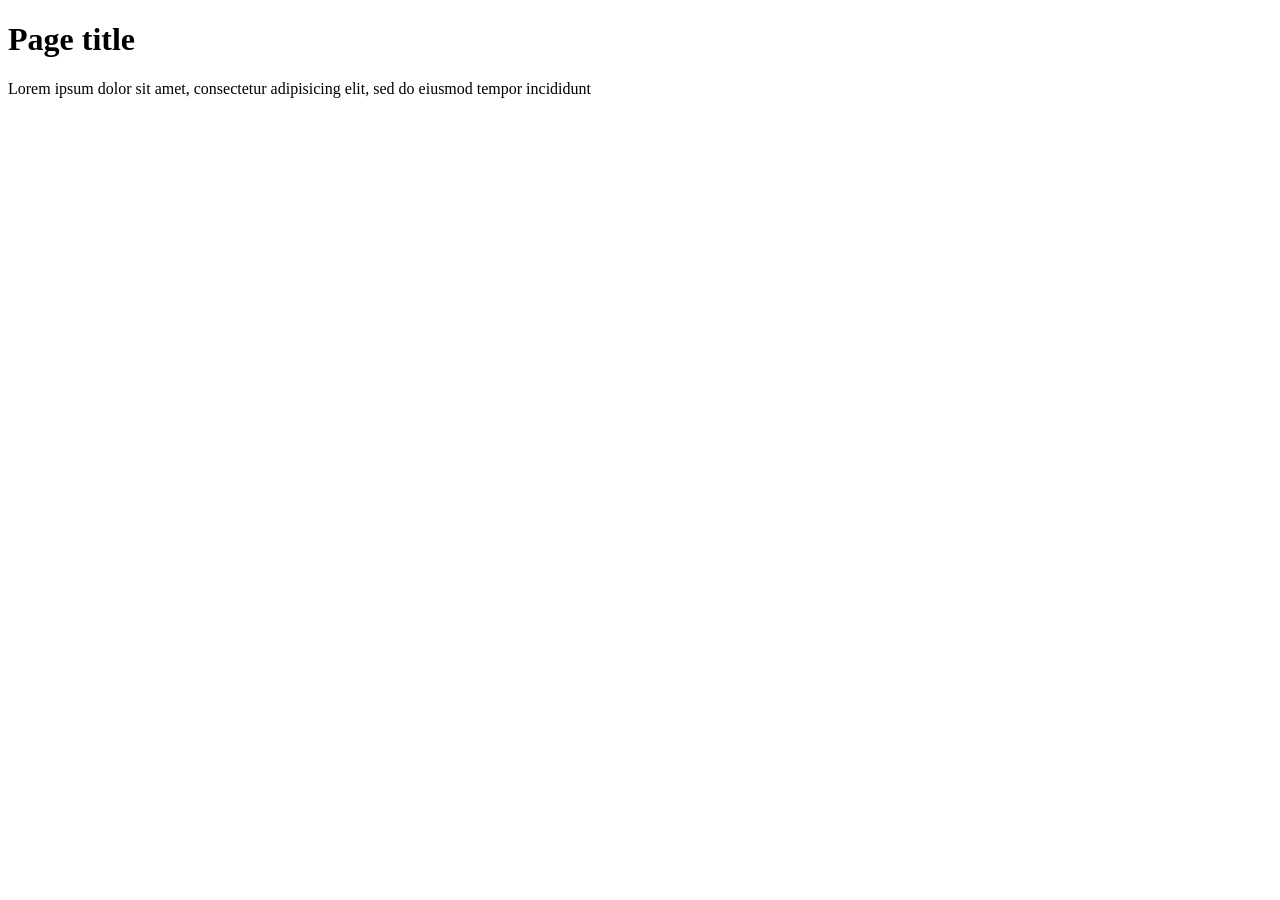
==== index.html @ e52b79c8 "Update index.html" ====
<!DOCTYPE html>
<html>
<head>
    <title>Document title</title>
</head>
<body>
    <h1>Page title</h1>
    <p>
        Lorem ipsum dolor sit amet, consectetur adipisicing elit, sed do eiusmod tempor incididunt
    </p>
</body>
</html>
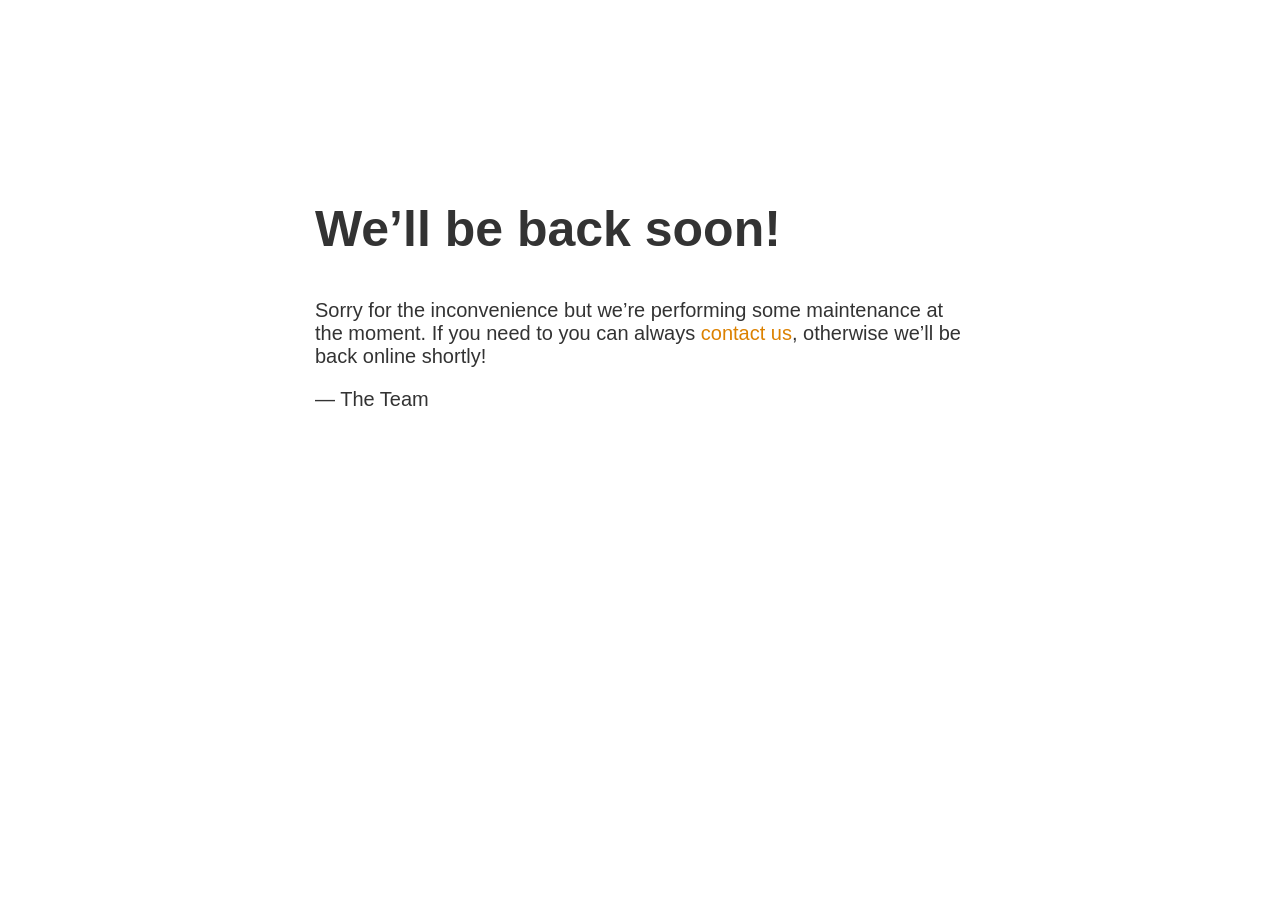
==== commit 266d508d: "Update index.html" ====
--- a/index.html
+++ b/index.html
@@ -1,12 +1,18 @@
-<!DOCTYPE html>
-<html>
-<head>
-    <title>Document title</title>
-</head>
-<body>
-    <h1>Page title</h1>
-    <p>
-        Lorem ipsum dolor sit amet, consectetur adipisicing elit, sed do eiusmod tempor incididunt
-    </p>
-</body>
-</html>
+<!doctype html>
+<title>Site Maintenance</title>
+<style>
+  body { text-align: center; padding: 150px; }
+  h1 { font-size: 50px; }
+  body { font: 20px Helvetica, sans-serif; color: #333; }
+  article { display: block; text-align: left; width: 650px; margin: 0 auto; }
+  a { color: #dc8100; text-decoration: none; }
+  a:hover { color: #333; text-decoration: none; }
+</style>
+
+<article>
+    <h1>We&rsquo;ll be back soon!</h1>
+    <div>
+        <p>Sorry for the inconvenience but we&rsquo;re performing some maintenance at the moment. If you need to you can always <a href="mailto:#">contact us</a>, otherwise we&rsquo;ll be back online shortly!</p>
+        <p>&mdash; The Team</p>
+    </div>
+</article>
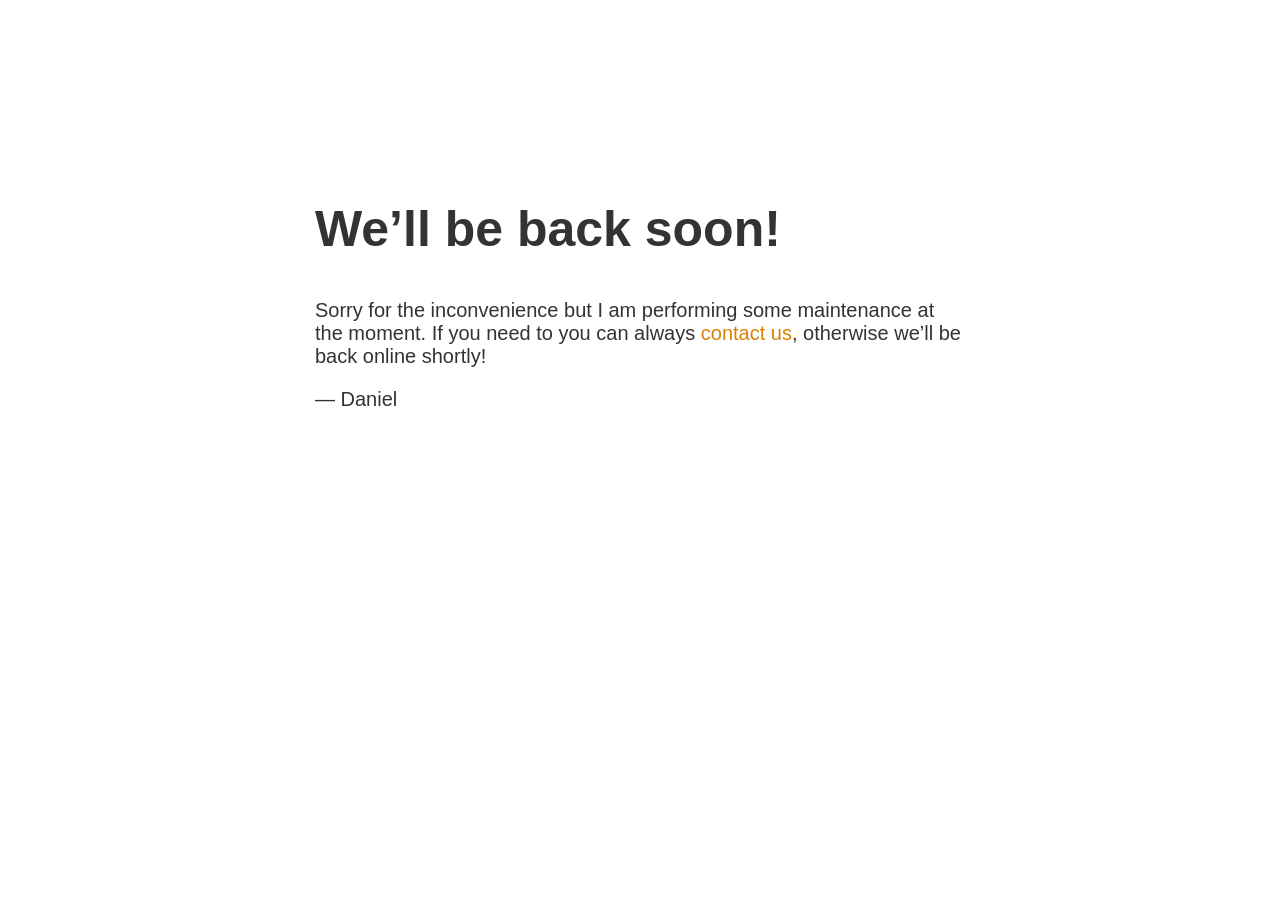
==== commit 416fb3fe: "Personalising maintenance page" ====
--- a/index.html
+++ b/index.html
@@ -12,7 +12,7 @@
 <article>
     <h1>We&rsquo;ll be back soon!</h1>
     <div>
-        <p>Sorry for the inconvenience but we&rsquo;re performing some maintenance at the moment. If you need to you can always <a href="mailto:#">contact us</a>, otherwise we&rsquo;ll be back online shortly!</p>
-        <p>&mdash; The Team</p>
+        <p>Sorry for the inconvenience but I am performing some maintenance at the moment. If you need to you can always <a href="mailto:daniel.cregg@gmail.com">contact us</a>, otherwise we&rsquo;ll be back online shortly!</p>
+        <p>&mdash; Daniel</p>
     </div>
 </article>
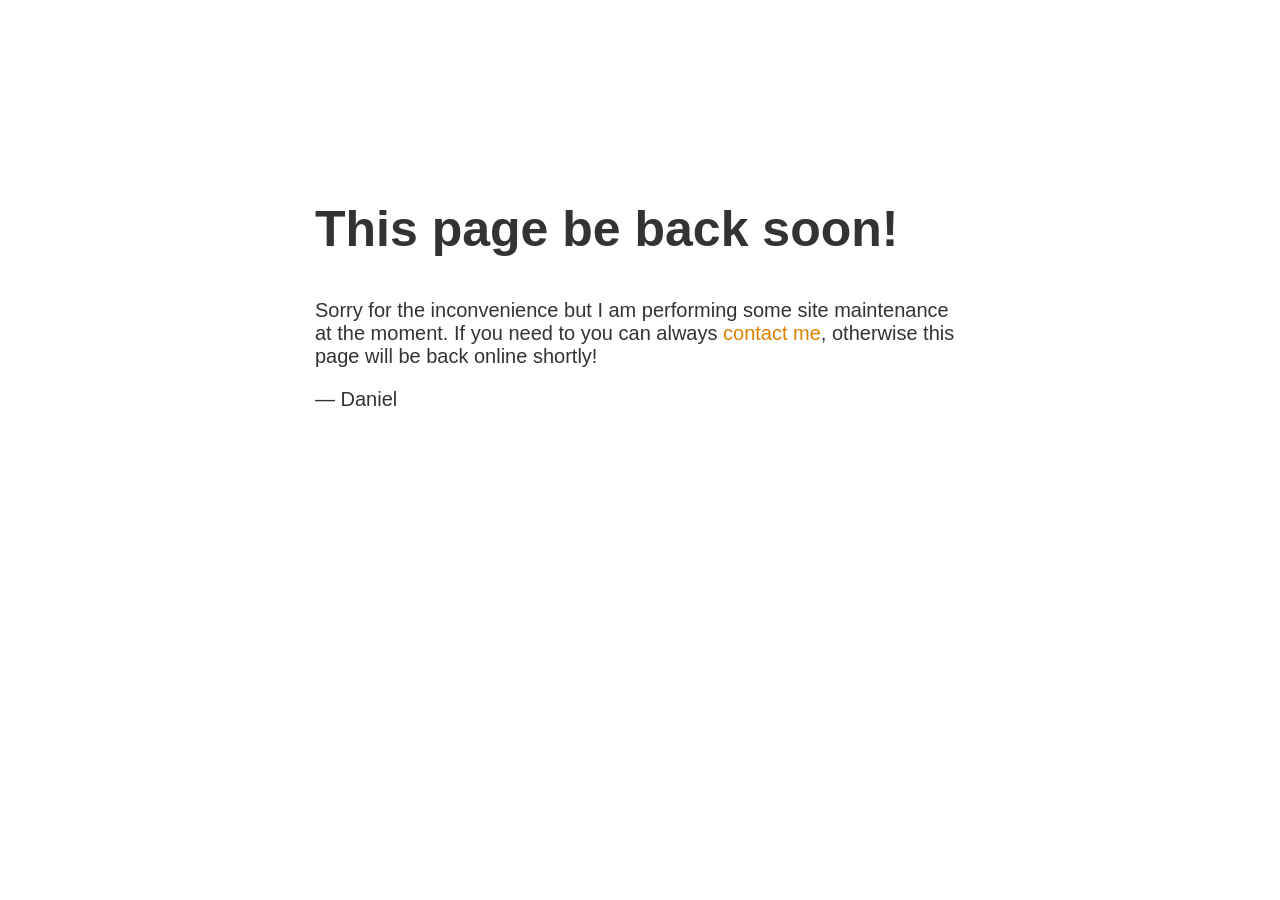
==== commit 41f13245: "Some one personalisation" ====
--- a/index.html
+++ b/index.html
@@ -10,9 +10,9 @@
 </style>
 
 <article>
-    <h1>We&rsquo;ll be back soon!</h1>
+    <h1>This page be back soon!</h1>
     <div>
-        <p>Sorry for the inconvenience but I am performing some maintenance at the moment. If you need to you can always <a href="mailto:daniel.cregg@gmail.com">contact us</a>, otherwise we&rsquo;ll be back online shortly!</p>
+        <p>Sorry for the inconvenience but I am performing some site maintenance at the moment. If you need to you can always <a href="mailto:daniel.cregg@gmail.com">contact me</a>, otherwise this page will be back online shortly!</p>
         <p>&mdash; Daniel</p>
     </div>
 </article>
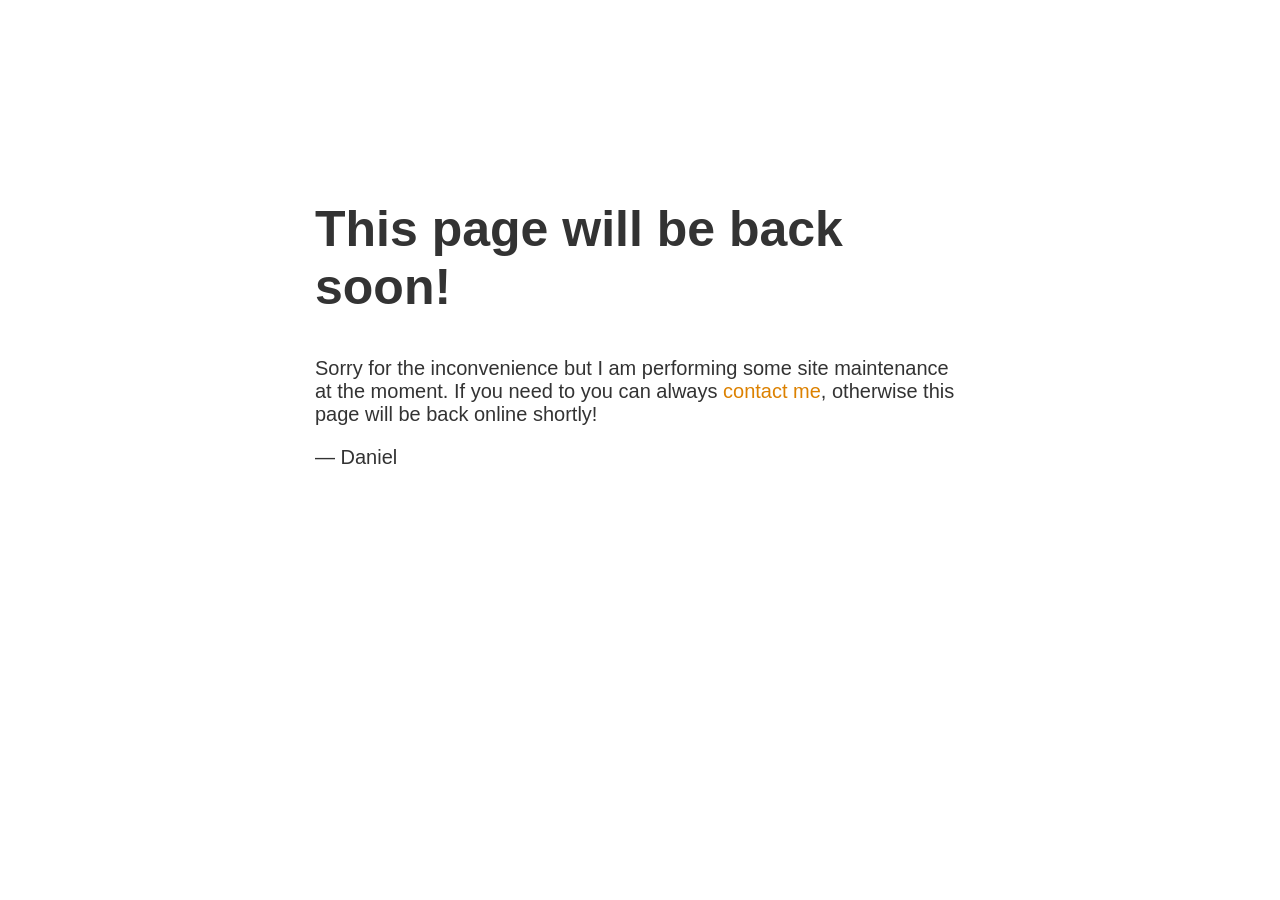
==== commit 4fa334dd: "Update index.html" ====
--- a/index.html
+++ b/index.html
@@ -10,7 +10,7 @@
 </style>
 
 <article>
-    <h1>This page be back soon!</h1>
+    <h1>This page will be back soon!</h1>
     <div>
         <p>Sorry for the inconvenience but I am performing some site maintenance at the moment. If you need to you can always <a href="mailto:daniel.cregg@gmail.com">contact me</a>, otherwise this page will be back online shortly!</p>
         <p>&mdash; Daniel</p>
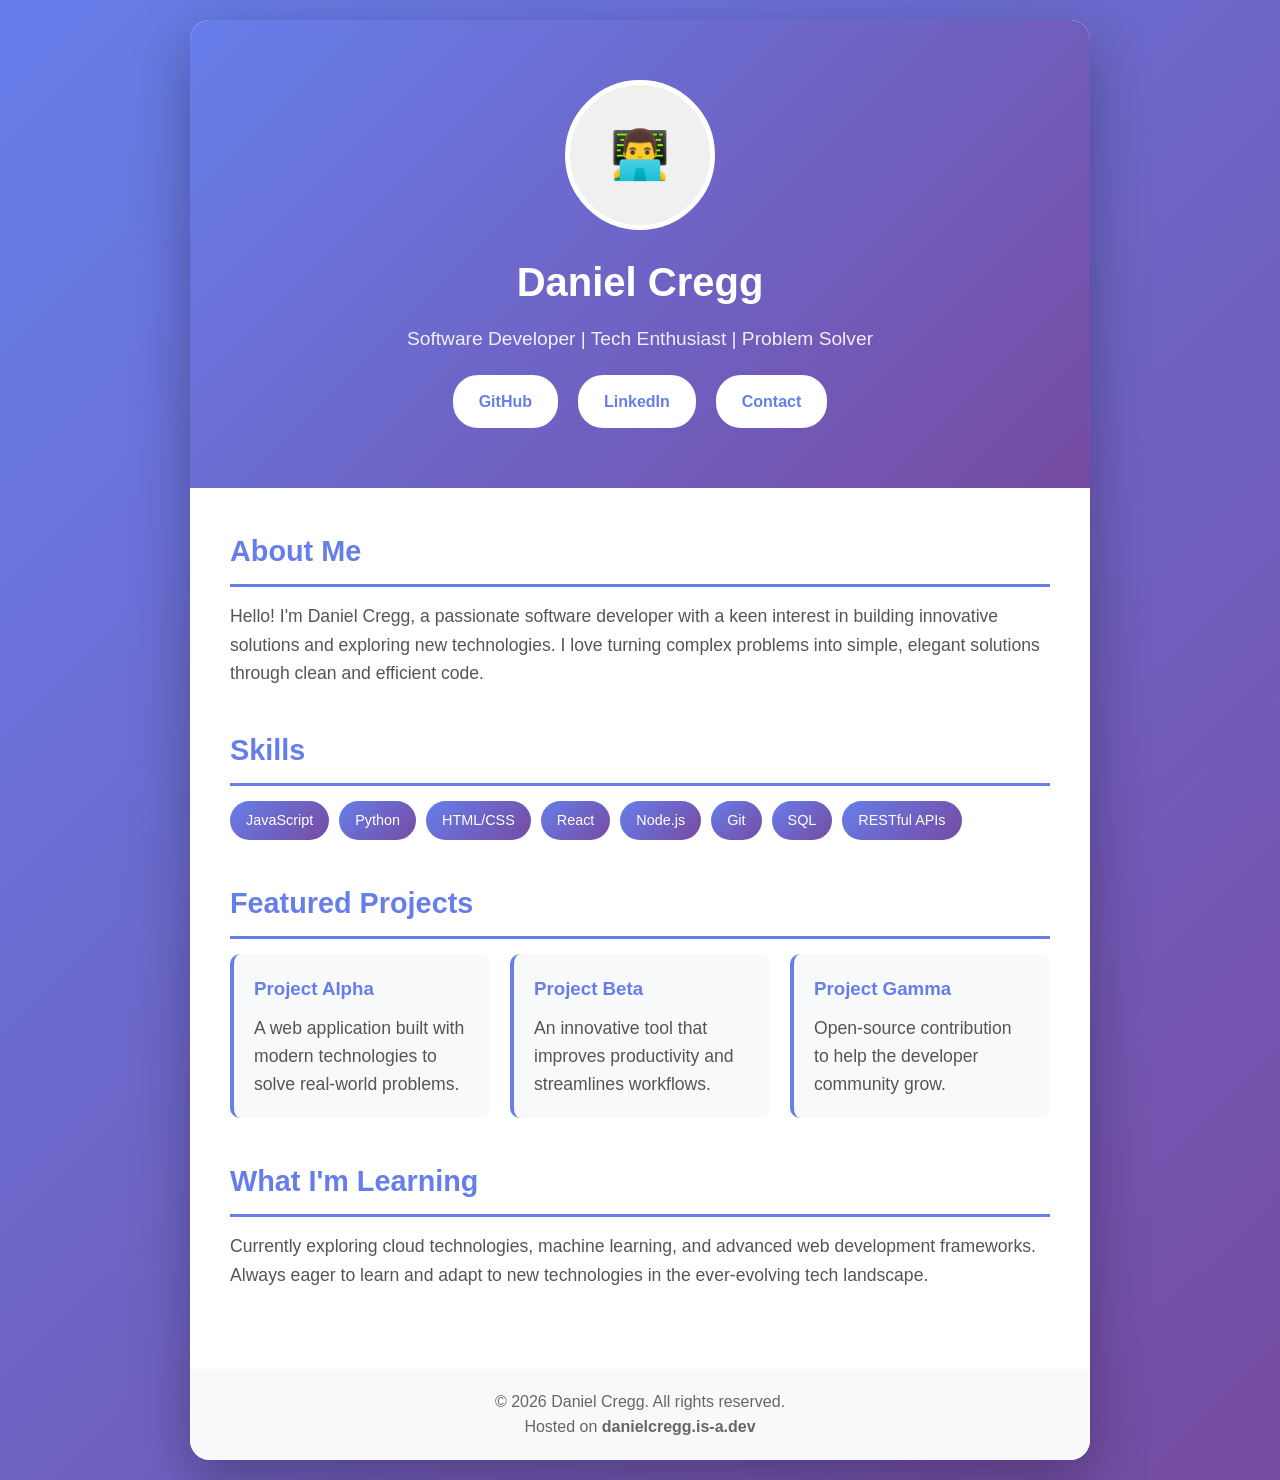
==== commit d5830909: "Revamp index.html for personal portfolio Updated the HTML structure and styling for a personal portf" ====
--- a/index.html
+++ b/index.html
@@ -1,18 +1,245 @@
-<!doctype html>
-<title>Site Maintenance</title>
-<style>
-  body { text-align: center; padding: 150px; }
-  h1 { font-size: 50px; }
-  body { font: 20px Helvetica, sans-serif; color: #333; }
-  article { display: block; text-align: left; width: 650px; margin: 0 auto; }
-  a { color: #dc8100; text-decoration: none; }
-  a:hover { color: #333; text-decoration: none; }
-</style>
-
-<article>
-    <h1>This page will be back soon!</h1>
-    <div>
-        <p>Sorry for the inconvenience but I am performing some site maintenance at the moment. If you need to you can always <a href="mailto:daniel.cregg@gmail.com">contact me</a>, otherwise this page will be back online shortly!</p>
-        <p>&mdash; Daniel</p>
+<!DOCTYPE html>
+<html lang="en">
+<head>
+    <meta charset="UTF-8">
+    <meta name="viewport" content="width=device-width, initial-scale=1.0">
+    <meta name="description" content="Daniel Cregg - Software Developer Portfolio">
+    <title>Daniel Cregg | Software Developer</title>
+    <style>
+        * {
+            margin: 0;
+            padding: 0;
+            box-sizing: border-box;
+        }
+
+        body {
+            font-family: 'Segoe UI', Tahoma, Geneva, Verdana, sans-serif;
+            line-height: 1.6;
+            color: #333;
+            background: linear-gradient(135deg, #667eea 0%, #764ba2 100%);
+            min-height: 100vh;
+            display: flex;
+            justify-content: center;
+            align-items: center;
+            padding: 20px;
+        }
+
+        .container {
+            max-width: 900px;
+            background: white;
+            border-radius: 20px;
+            box-shadow: 0 20px 60px rgba(0, 0, 0, 0.3);
+            overflow: hidden;
+        }
+
+        .header {
+            background: linear-gradient(135deg, #667eea 0%, #764ba2 100%);
+            color: white;
+            padding: 60px 40px;
+            text-align: center;
+        }
+
+        .profile-image {
+            width: 150px;
+            height: 150px;
+            border-radius: 50%;
+            border: 5px solid white;
+            margin-bottom: 20px;
+            background: #f0f0f0;
+            display: flex;
+            align-items: center;
+            justify-content: center;
+            font-size: 48px;
+            margin-left: auto;
+            margin-right: auto;
+        }
+
+        h1 {
+            font-size: 2.5em;
+            margin-bottom: 10px;
+        }
+
+        .tagline {
+            font-size: 1.2em;
+            opacity: 0.9;
+        }
+
+        .content {
+            padding: 40px;
+        }
+
+        .section {
+            margin-bottom: 40px;
+        }
+
+        .section h2 {
+            color: #667eea;
+            margin-bottom: 15px;
+            font-size: 1.8em;
+            border-bottom: 3px solid #667eea;
+            padding-bottom: 10px;
+        }
+
+        .section p, .section ul {
+            color: #555;
+            font-size: 1.1em;
+        }
+
+        .skills {
+            display: flex;
+            flex-wrap: wrap;
+            gap: 10px;
+            margin-top: 15px;
+        }
+
+        .skill-tag {
+            background: linear-gradient(135deg, #667eea 0%, #764ba2 100%);
+            color: white;
+            padding: 8px 16px;
+            border-radius: 20px;
+            font-size: 0.9em;
+        }
+
+        .social-links {
+            display: flex;
+            justify-content: center;
+            gap: 20px;
+            margin-top: 20px;
+        }
+
+        .social-links a {
+            display: inline-block;
+            padding: 12px 24px;
+            background: white;
+            color: #667eea;
+            text-decoration: none;
+            border-radius: 25px;
+            font-weight: bold;
+            transition: transform 0.3s, box-shadow 0.3s;
+            border: 2px solid white;
+        }
+
+        .social-links a:hover {
+            transform: translateY(-3px);
+            box-shadow: 0 5px 15px rgba(0, 0, 0, 0.2);
+        }
+
+        .projects {
+            display: grid;
+            grid-template-columns: repeat(auto-fit, minmax(250px, 1fr));
+            gap: 20px;
+            margin-top: 15px;
+        }
+
+        .project-card {
+            background: #f8f9fa;
+            padding: 20px;
+            border-radius: 10px;
+            border-left: 4px solid #667eea;
+            transition: transform 0.3s;
+        }
+
+        .project-card:hover {
+            transform: translateX(5px);
+        }
+
+        .project-card h3 {
+            color: #667eea;
+            margin-bottom: 10px;
+        }
+
+        footer {
+            background: #f8f9fa;
+            text-align: center;
+            padding: 20px;
+            color: #666;
+        }
+
+        @media (max-width: 768px) {
+            h1 {
+                font-size: 2em;
+            }
+
+            .content {
+                padding: 20px;
+            }
+
+            .social-links {
+                flex-direction: column;
+            }
+        }
+    </style>
+</head>
+<body>
+    <div class="container">
+        <div class="header">
+            <div class="profile-image">👨‍💻</div>
+            <h1>Daniel Cregg</h1>
+            <p class="tagline">Software Developer | Tech Enthusiast | Problem Solver</p>
+            <div class="social-links">
+                <a href="https://github.com/danielcregg" target="_blank">GitHub</a>
+                <a href="https://linkedin.com/in/danielcregg" target="_blank">LinkedIn</a>
+                <a href="mailto:contact@danielcregg.is-a.dev">Contact</a>
+            </div>
+        </div>
+
+        <div class="content">
+            <div class="section">
+                <h2>About Me</h2>
+                <p>
+                    Hello! I'm Daniel Cregg, a passionate software developer with a keen interest in 
+                    building innovative solutions and exploring new technologies. I love turning complex 
+                    problems into simple, elegant solutions through clean and efficient code.
+                </p>
+            </div>
+
+            <div class="section">
+                <h2>Skills</h2>
+                <div class="skills">
+                    <span class="skill-tag">JavaScript</span>
+                    <span class="skill-tag">Python</span>
+                    <span class="skill-tag">HTML/CSS</span>
+                    <span class="skill-tag">React</span>
+                    <span class="skill-tag">Node.js</span>
+                    <span class="skill-tag">Git</span>
+                    <span class="skill-tag">SQL</span>
+                    <span class="skill-tag">RESTful APIs</span>
+                </div>
+            </div>
+
+            <div class="section">
+                <h2>Featured Projects</h2>
+                <div class="projects">
+                    <div class="project-card">
+                        <h3>Project Alpha</h3>
+                        <p>A web application built with modern technologies to solve real-world problems.</p>
+                    </div>
+                    <div class="project-card">
+                        <h3>Project Beta</h3>
+                        <p>An innovative tool that improves productivity and streamlines workflows.</p>
+                    </div>
+                    <div class="project-card">
+                        <h3>Project Gamma</h3>
+                        <p>Open-source contribution to help the developer community grow.</p>
+                    </div>
+                </div>
+            </div>
+
+            <div class="section">
+                <h2>What I'm Learning</h2>
+                <p>
+                    Currently exploring cloud technologies, machine learning, and advanced web development 
+                    frameworks. Always eager to learn and adapt to new technologies in the ever-evolving 
+                    tech landscape.
+                </p>
+            </div>
+        </div>
+
+        <footer>
+            <p>&copy; 2026 Daniel Cregg. All rights reserved.</p>
+            <p>Hosted on <strong>danielcregg.is-a.dev</strong></p>
+        </footer>
     </div>
-</article>
+</body>
+</html>
+
